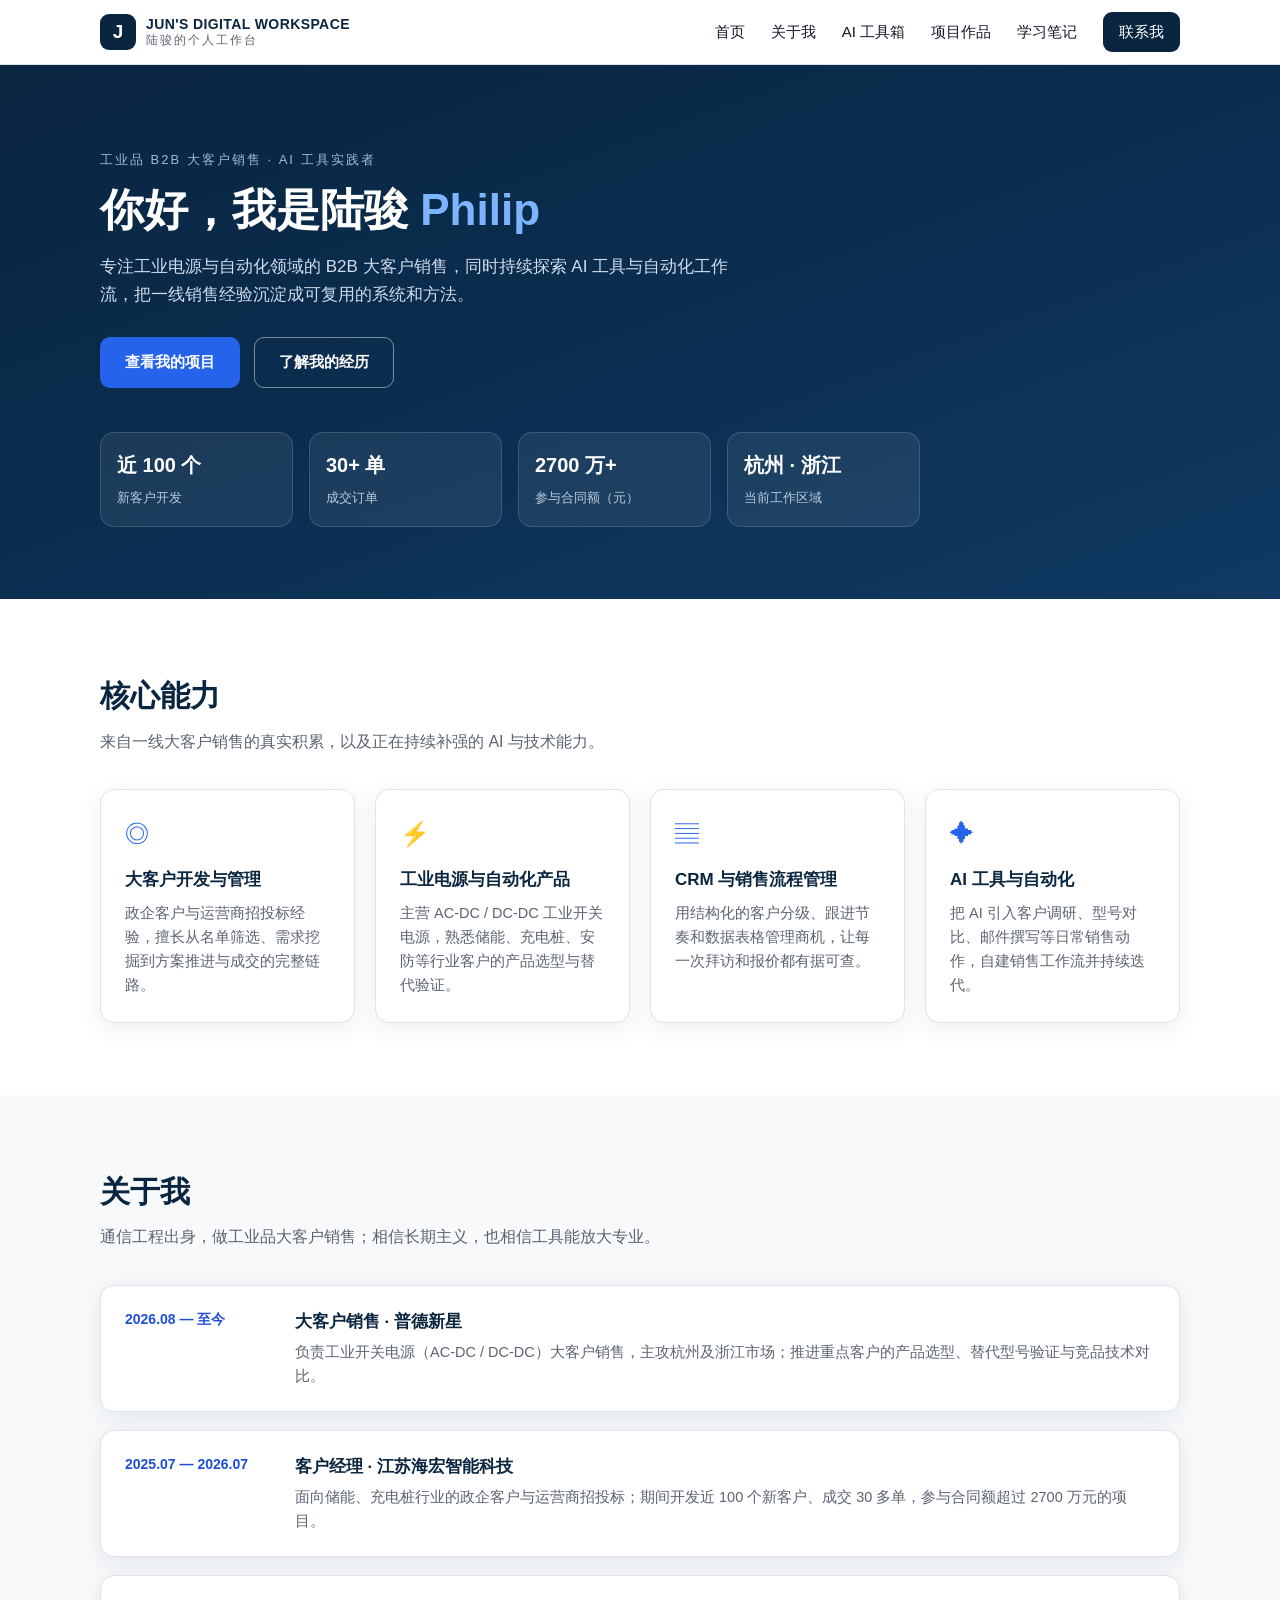
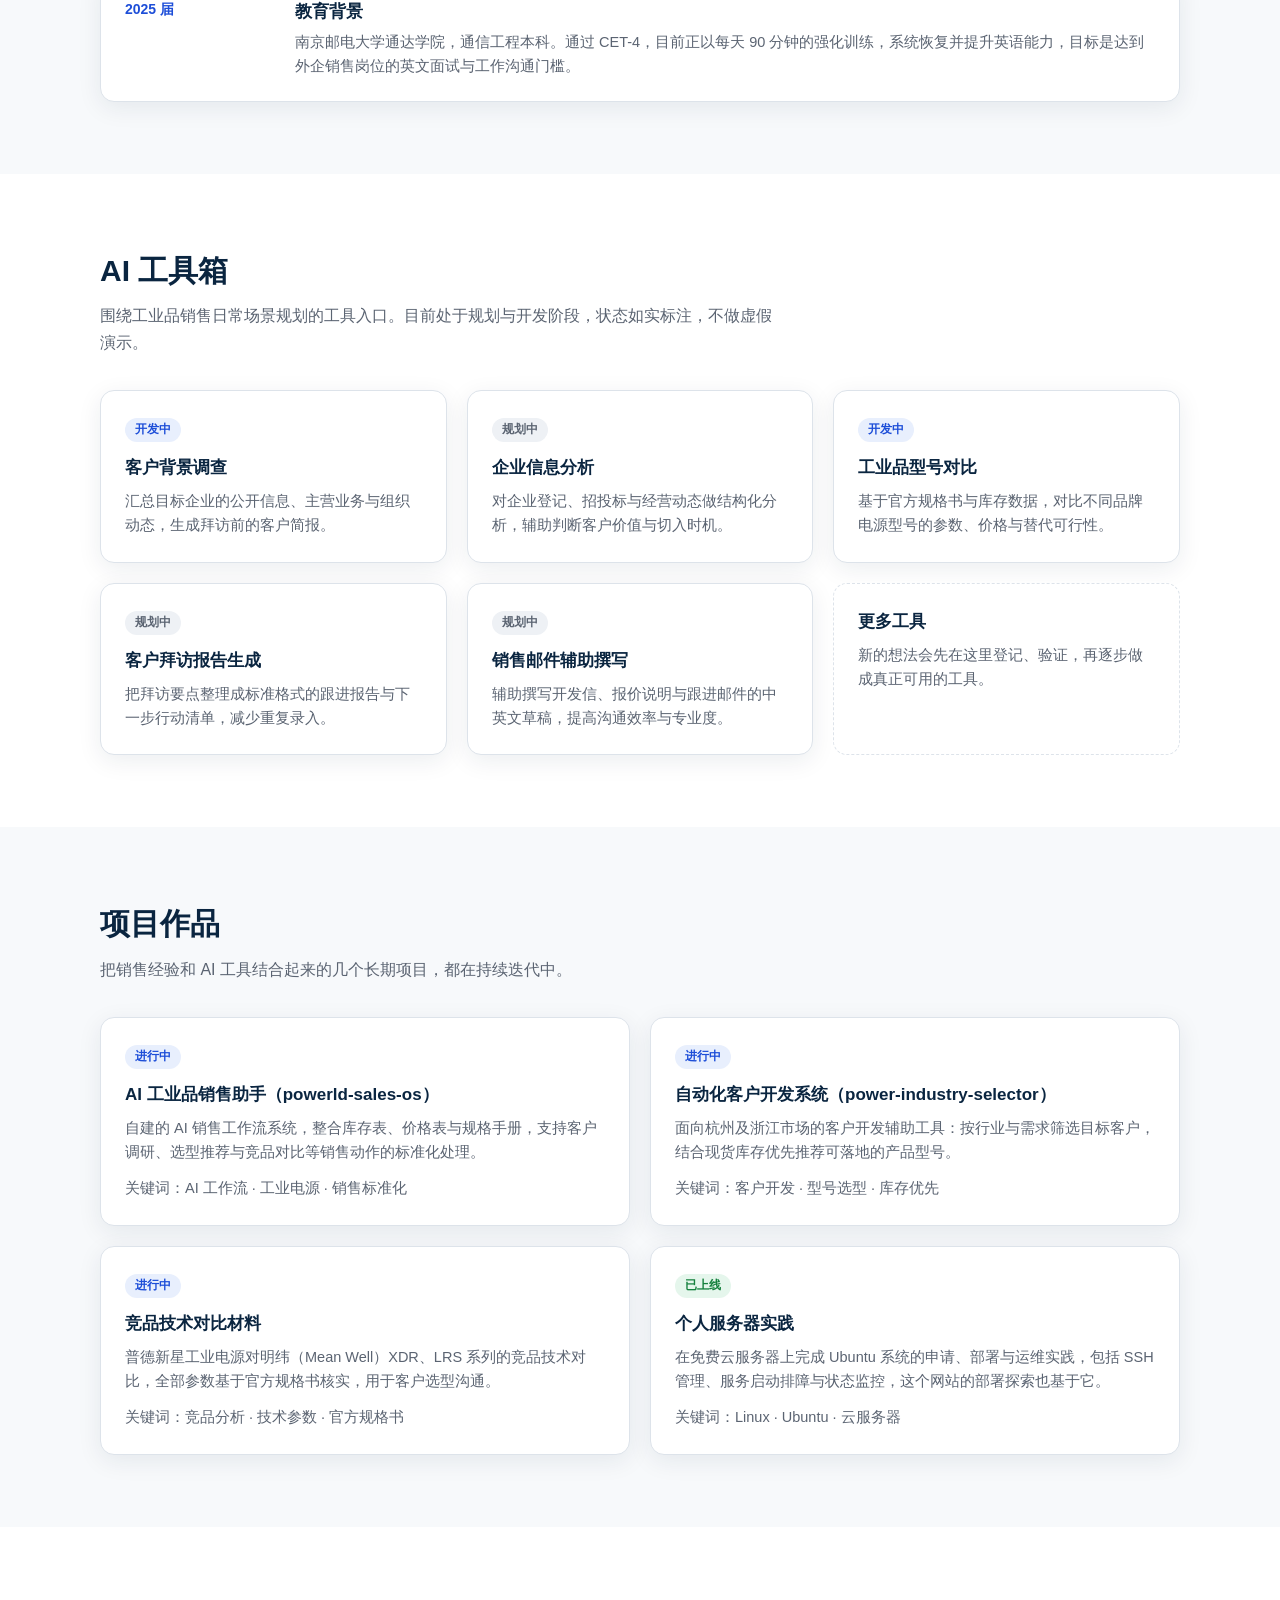
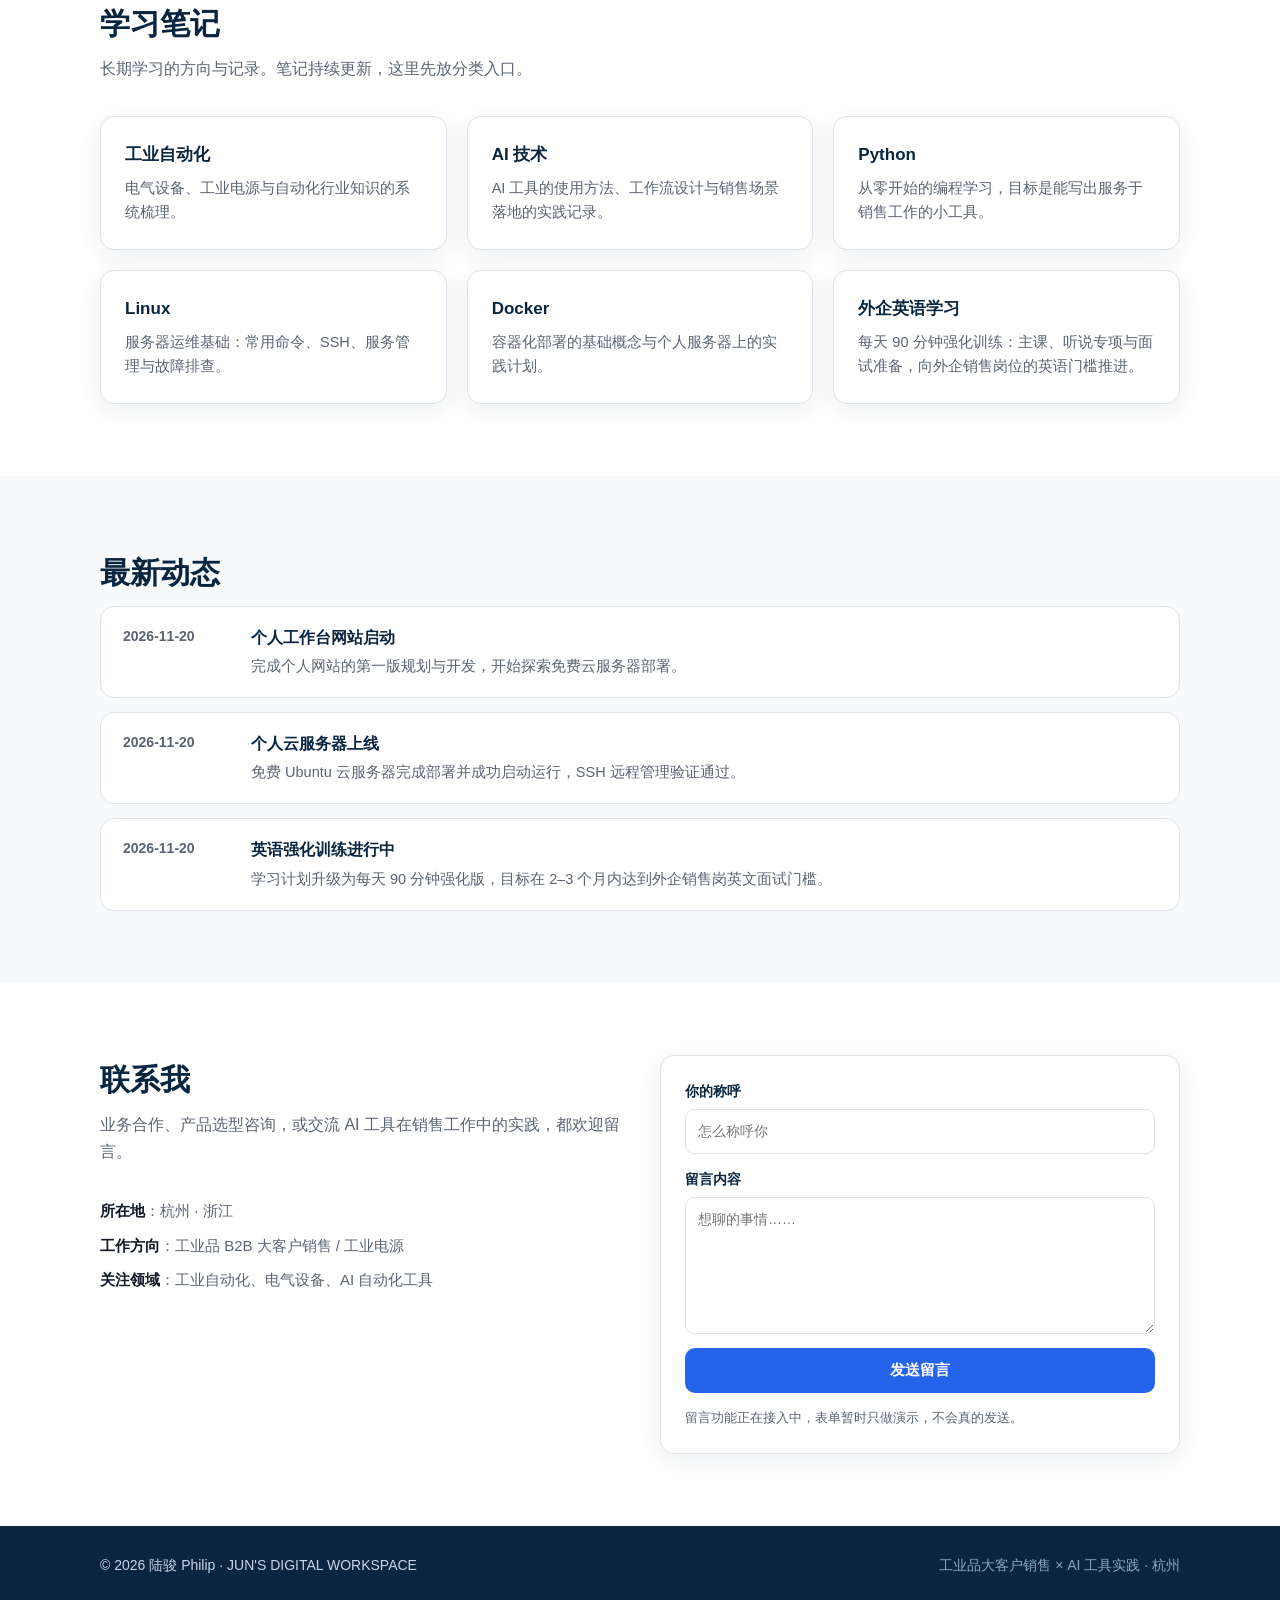
==== index.html @ b58d52d5 "Initial site: 陆骏的个人工作台 JUN'S DIGITAL WORKSPACE" ====
<!DOCTYPE html>
<html lang="zh-CN">
<head>
<meta charset="UTF-8">
<meta name="viewport" content="width=device-width, initial-scale=1.0">
<title>陆骏的个人工作台 | JUN'S DIGITAL WORKSPACE</title>
<meta name="description" content="陆骏 Philip 的个人工作台：工业品 B2B 大客户销售经验、AI 工具与自动化项目、学习与成长记录。">
<link rel="stylesheet" href="assets/styles.css">
<link rel="icon" href="data:image/svg+xml,<svg xmlns='http://www.w3.org/2000/svg' viewBox='0 0 100 100'><rect width='100' height='100' rx='18' fill='%230a2540'/><text x='50' y='66' font-size='52' text-anchor='middle' fill='white' font-family='Arial' font-weight='bold'>J</text></svg>">
</head>
<body>

<header class="site-header">
  <div class="container nav-wrap">
    <a class="logo" href="#home">
      <span class="logo-mark">J</span>
      <span class="logo-text">JUN'S DIGITAL WORKSPACE<small>陆骏的个人工作台</small></span>
    </a>
    <button class="nav-toggle" id="navToggle" aria-label="打开菜单" aria-expanded="false">☰</button>
    <nav class="main-nav" id="mainNav">
      <a href="#home">首页</a>
      <a href="#about">关于我</a>
      <a href="#toolbox">AI 工具箱</a>
      <a href="#projects">项目作品</a>
      <a href="#notes">学习笔记</a>
      <a href="#contact" class="nav-cta">联系我</a>
    </nav>
  </div>
</header>

<main>
<!-- 首页 / Hero -->
<section class="hero" id="home">
  <div class="container hero-inner">
    <p class="hero-eyebrow">工业品 B2B 大客户销售 · AI 工具实践者</p>
    <h1>你好，我是陆骏 <span class="accent">Philip</span></h1>
    <p class="hero-sub">专注工业电源与自动化领域的 B2B 大客户销售，同时持续探索 AI 工具与自动化工作流，把一线销售经验沉淀成可复用的系统和方法。</p>
    <div class="hero-actions">
      <a class="btn btn-primary" href="#projects">查看我的项目</a>
      <a class="btn btn-ghost" href="#about">了解我的经历</a>
    </div>
    <div class="hero-stats">
      <div class="stat"><strong>近 100 个</strong><span>新客户开发</span></div>
      <div class="stat"><strong>30+ 单</strong><span>成交订单</span></div>
      <div class="stat"><strong>2700 万+</strong><span>参与合同额（元）</span></div>
      <div class="stat"><strong>杭州 · 浙江</strong><span>当前工作区域</span></div>
    </div>
  </div>
</section>

<!-- 核心能力 -->
<section class="section" id="skills">
  <div class="container">
    <h2 class="section-title">核心能力</h2>
    <p class="section-desc">来自一线大客户销售的真实积累，以及正在持续补强的 AI 与技术能力。</p>
    <div class="grid grid-4">
      <article class="card reveal">
        <div class="card-icon">◎</div>
        <h3>大客户开发与管理</h3>
        <p>政企客户与运营商招投标经验，擅长从名单筛选、需求挖掘到方案推进与成交的完整链路。</p>
      </article>
      <article class="card reveal">
        <div class="card-icon">⚡</div>
        <h3>工业电源与自动化产品</h3>
        <p>主营 AC-DC / DC-DC 工业开关电源，熟悉储能、充电桩、安防等行业客户的产品选型与替代验证。</p>
      </article>
      <article class="card reveal">
        <div class="card-icon">▤</div>
        <h3>CRM 与销售流程管理</h3>
        <p>用结构化的客户分级、跟进节奏和数据表格管理商机，让每一次拜访和报价都有据可查。</p>
      </article>
      <article class="card reveal">
        <div class="card-icon">✦</div>
        <h3>AI 工具与自动化</h3>
        <p>把 AI 引入客户调研、型号对比、邮件撰写等日常销售动作，自建销售工作流并持续迭代。</p>
      </article>
    </div>
  </div>
</section>

<!-- 关于我 -->
<section class="section section-alt" id="about">
  <div class="container">
    <h2 class="section-title">关于我</h2>
    <p class="section-desc">通信工程出身，做工业品大客户销售；相信长期主义，也相信工具能放大专业。</p>
    <div class="timeline">
      <article class="timeline-item reveal">
        <div class="timeline-date">2026.08 — 至今</div>
        <div class="timeline-body">
          <h3>大客户销售 · 普德新星</h3>
          <p>负责工业开关电源（AC-DC / DC-DC）大客户销售，主攻杭州及浙江市场；推进重点客户的产品选型、替代型号验证与竞品技术对比。</p>
        </div>
      </article>
      <article class="timeline-item reveal">
        <div class="timeline-date">2025.07 — 2026.07</div>
        <div class="timeline-body">
          <h3>客户经理 · 江苏海宏智能科技</h3>
          <p>面向储能、充电桩行业的政企客户与运营商招投标；期间开发近 100 个新客户、成交 30 多单，参与合同额超过 2700 万元的项目。</p>
        </div>
      </article>
      <article class="timeline-item reveal">
        <div class="timeline-date">2025 届</div>
        <div class="timeline-body">
          <h3>教育背景</h3>
          <p>南京邮电大学通达学院，通信工程本科。通过 CET-4，目前正以每天 90 分钟的强化训练，系统恢复并提升英语能力，目标是达到外企销售岗位的英文面试与工作沟通门槛。</p>
        </div>
      </article>
    </div>
  </div>
</section>

<!-- AI 工具箱 -->
<section class="section" id="toolbox">
  <div class="container">
    <h2 class="section-title">AI 工具箱</h2>
    <p class="section-desc">围绕工业品销售日常场景规划的工具入口。目前处于规划与开发阶段，状态如实标注，不做虚假演示。</p>
    <div class="grid grid-3">
      <article class="card reveal">
        <span class="badge badge-dev">开发中</span>
        <h3>客户背景调查</h3>
        <p>汇总目标企业的公开信息、主营业务与组织动态，生成拜访前的客户简报。</p>
      </article>
      <article class="card reveal">
        <span class="badge badge-plan">规划中</span>
        <h3>企业信息分析</h3>
        <p>对企业登记、招投标与经营动态做结构化分析，辅助判断客户价值与切入时机。</p>
      </article>
      <article class="card reveal">
        <span class="badge badge-dev">开发中</span>
        <h3>工业品型号对比</h3>
        <p>基于官方规格书与库存数据，对比不同品牌电源型号的参数、价格与替代可行性。</p>
      </article>
      <article class="card reveal">
        <span class="badge badge-plan">规划中</span>
        <h3>客户拜访报告生成</h3>
        <p>把拜访要点整理成标准格式的跟进报告与下一步行动清单，减少重复录入。</p>
      </article>
      <article class="card reveal">
        <span class="badge badge-plan">规划中</span>
        <h3>销售邮件辅助撰写</h3>
        <p>辅助撰写开发信、报价说明与跟进邮件的中英文草稿，提高沟通效率与专业度。</p>
      </article>
      <article class="card card-dashed reveal">
        <h3>更多工具</h3>
        <p>新的想法会先在这里登记、验证，再逐步做成真正可用的工具。</p>
      </article>
    </div>
  </div>
</section>

<!-- 项目作品 -->
<section class="section section-alt" id="projects">
  <div class="container">
    <h2 class="section-title">项目作品</h2>
    <p class="section-desc">把销售经验和 AI 工具结合起来的几个长期项目，都在持续迭代中。</p>
    <div class="grid grid-2">
      <article class="card project reveal">
        <span class="badge badge-dev">进行中</span>
        <h3>AI 工业品销售助手（powerld-sales-os）</h3>
        <p>自建的 AI 销售工作流系统，整合库存表、价格表与规格手册，支持客户调研、选型推荐与竞品对比等销售动作的标准化处理。</p>
        <p class="project-meta">关键词：AI 工作流 · 工业电源 · 销售标准化</p>
      </article>
      <article class="card project reveal">
        <span class="badge badge-dev">进行中</span>
        <h3>自动化客户开发系统（power-industry-selector）</h3>
        <p>面向杭州及浙江市场的客户开发辅助工具：按行业与需求筛选目标客户，结合现货库存优先推荐可落地的产品型号。</p>
        <p class="project-meta">关键词：客户开发 · 型号选型 · 库存优先</p>
      </article>
      <article class="card project reveal">
        <span class="badge badge-dev">进行中</span>
        <h3>竞品技术对比材料</h3>
        <p>普德新星工业电源对明纬（Mean Well）XDR、LRS 系列的竞品技术对比，全部参数基于官方规格书核实，用于客户选型沟通。</p>
        <p class="project-meta">关键词：竞品分析 · 技术参数 · 官方规格书</p>
      </article>
      <article class="card project reveal">
        <span class="badge badge-live">已上线</span>
        <h3>个人服务器实践</h3>
        <p>在免费云服务器上完成 Ubuntu 系统的申请、部署与运维实践，包括 SSH 管理、服务启动排障与状态监控，这个网站的部署探索也基于它。</p>
        <p class="project-meta">关键词：Linux · Ubuntu · 云服务器</p>
      </article>
    </div>
  </div>
</section>

<!-- 学习笔记 -->
<section class="section" id="notes">
  <div class="container">
    <h2 class="section-title">学习笔记</h2>
    <p class="section-desc">长期学习的方向与记录。笔记持续更新，这里先放分类入口。</p>
    <div class="grid grid-3">
      <article class="card reveal"><h3>工业自动化</h3><p>电气设备、工业电源与自动化行业知识的系统梳理。</p></article>
      <article class="card reveal"><h3>AI 技术</h3><p>AI 工具的使用方法、工作流设计与销售场景落地的实践记录。</p></article>
      <article class="card reveal"><h3>Python</h3><p>从零开始的编程学习，目标是能写出服务于销售工作的小工具。</p></article>
      <article class="card reveal"><h3>Linux</h3><p>服务器运维基础：常用命令、SSH、服务管理与故障排查。</p></article>
      <article class="card reveal"><h3>Docker</h3><p>容器化部署的基础概念与个人服务器上的实践计划。</p></article>
      <article class="card reveal"><h3>外企英语学习</h3><p>每天 90 分钟强化训练：主课、听说专项与面试准备，向外企销售岗位的英语门槛推进。</p></article>
    </div>
  </div>
</section>

<!-- 最新动态 -->
<section class="section section-alt" id="updates">
  <div class="container">
    <h2 class="section-title">最新动态</h2>
    <div class="updates">
      <article class="update-item reveal">
        <time datetime="2026-11-20">2026-11-20</time>
        <div><h3>个人工作台网站启动</h3><p>完成个人网站的第一版规划与开发，开始探索免费云服务器部署。</p></div>
      </article>
      <article class="update-item reveal">
        <time datetime="2026-11-20">2026-11-20</time>
        <div><h3>个人云服务器上线</h3><p>免费 Ubuntu 云服务器完成部署并成功启动运行，SSH 远程管理验证通过。</p></div>
      </article>
      <article class="update-item reveal">
        <time datetime="2026-11-20">2026-11-20</time>
        <div><h3>英语强化训练进行中</h3><p>学习计划升级为每天 90 分钟强化版，目标在 2–3 个月内达到外企销售岗英文面试门槛。</p></div>
      </article>
    </div>
  </div>
</section>

<!-- 联系 -->
<section class="section" id="contact">
  <div class="container contact-wrap">
    <div>
      <h2 class="section-title">联系我</h2>
      <p class="section-desc">业务合作、产品选型咨询，或交流 AI 工具在销售工作中的实践，都欢迎留言。</p>
      <ul class="contact-list">
        <li><strong>所在地</strong>：杭州 · 浙江</li>
        <li><strong>工作方向</strong>：工业品 B2B 大客户销售 / 工业电源</li>
        <li><strong>关注领域</strong>：工业自动化、电气设备、AI 自动化工具</li>
      </ul>
      <!-- 如需公开邮箱，把下面一行取消注释并填入你的公开联系邮箱。默认不公开私人邮箱，避免垃圾邮件。
      <p class="contact-mail">邮箱：your-public-email@example.com</p> -->
    </div>
    <form class="contact-form" id="contactForm">
      <label>你的称呼<input type="text" name="name" placeholder="怎么称呼你" autocomplete="name"></label>
      <label>留言内容<textarea name="message" rows="5" placeholder="想聊的事情……"></textarea></label>
      <button class="btn btn-primary" type="submit">发送留言</button>
      <p class="form-note" id="formNote">留言功能正在接入中，表单暂时只做演示，不会真的发送。</p>
    </form>
  </div>
</section>
</main>

<footer class="site-footer">
  <div class="container footer-inner">
    <p>© 2026 陆骏 Philip · JUN'S DIGITAL WORKSPACE</p>
    <p class="footer-note">工业品大客户销售 × AI 工具实践 · 杭州</p>
  </div>
</footer>

<script src="assets/script.js"></script>
</body>
</html>
---- assets/styles.css ----
:root{
  --navy:#0a2540;
  --navy-2:#0e3057;
  --ink:#111827;
  --grey:#5b6472;
  --grey-light:#eef1f5;
  --border:#dde3ea;
  --accent:#2563eb;
  --accent-dark:#1d4ed8;
  --white:#ffffff;
  --radius:14px;
  --shadow:0 6px 24px rgba(10,37,64,.08);
}
*{margin:0;padding:0;box-sizing:border-box}
html{scroll-behavior:smooth}
body{
  font-family:-apple-system,BlinkMacSystemFont,"Segoe UI","PingFang SC","Hiragino Sans GB","Microsoft YaHei",Arial,sans-serif;
  color:var(--ink);background:var(--white);line-height:1.65;
}
.container{max-width:1120px;margin:0 auto;padding:0 20px}
a{color:var(--accent);text-decoration:none}

/* Header */
.site-header{position:sticky;top:0;z-index:50;background:rgba(255,255,255,.94);backdrop-filter:blur(8px);border-bottom:1px solid var(--border)}
.nav-wrap{display:flex;align-items:center;justify-content:space-between;height:64px}
.logo{display:flex;align-items:center;gap:10px;color:var(--navy)}
.logo-mark{width:36px;height:36px;border-radius:9px;background:var(--navy);color:#fff;display:flex;align-items:center;justify-content:center;font-weight:700;font-size:19px}
.logo-text{font-weight:700;font-size:14px;letter-spacing:.4px;line-height:1.2;display:flex;flex-direction:column}
.logo-text small{font-weight:400;color:var(--grey);font-size:12px;letter-spacing:2px}
.main-nav{display:flex;gap:26px;align-items:center}
.main-nav a{color:var(--ink);font-size:15px}
.main-nav a:hover{color:var(--accent)}
.main-nav .nav-cta{background:var(--navy);color:#fff;padding:8px 16px;border-radius:9px}
.main-nav .nav-cta:hover{background:var(--navy-2);color:#fff}
.nav-toggle{display:none;background:none;border:0;font-size:24px;cursor:pointer;color:var(--navy)}

/* Hero */
.hero{background:linear-gradient(160deg,var(--navy) 0%,#0b2f52 55%,#103a63 100%);color:#fff;padding:84px 0 72px}
.hero-eyebrow{color:#9db9d8;letter-spacing:2px;font-size:13px;margin-bottom:14px}
.hero h1{font-size:44px;line-height:1.2;margin-bottom:16px}
.hero h1 .accent{color:#7db4ff}
.hero-sub{max-width:640px;color:#cfdded;font-size:17px;margin-bottom:28px}
.hero-actions{display:flex;gap:14px;flex-wrap:wrap;margin-bottom:44px}
.btn{display:inline-block;padding:12px 24px;border-radius:10px;font-size:15px;font-weight:600;border:1px solid transparent;cursor:pointer}
.btn-primary{background:var(--accent);color:#fff}
.btn-primary:hover{background:var(--accent-dark)}
.btn-ghost{background:transparent;color:#fff;border-color:rgba(255,255,255,.45)}
.btn-ghost:hover{border-color:#fff}
.hero-stats{display:grid;grid-template-columns:repeat(4,1fr);gap:16px;max-width:820px}
.stat{background:rgba(255,255,255,.07);border:1px solid rgba(255,255,255,.14);border-radius:var(--radius);padding:16px}
.stat strong{display:block;font-size:20px;margin-bottom:2px}
.stat span{color:#b9cbdf;font-size:13px}

/* Sections */
.section{padding:72px 0}
.section-alt{background:#f7f9fb}
.section-title{font-size:30px;color:var(--navy);margin-bottom:8px}
.section-desc{color:var(--grey);max-width:680px;margin-bottom:34px}
.grid{display:grid;gap:20px}
.grid-2{grid-template-columns:repeat(2,1fr)}
.grid-3{grid-template-columns:repeat(3,1fr)}
.grid-4{grid-template-columns:repeat(4,1fr)}
.card{background:#fff;border:1px solid var(--border);border-radius:var(--radius);padding:24px;box-shadow:var(--shadow)}
.card h3{font-size:17px;color:var(--navy);margin-bottom:8px}
.card p{color:var(--grey);font-size:14.5px}
.card-icon{font-size:24px;color:var(--accent);margin-bottom:12px}
.card-dashed{border-style:dashed;box-shadow:none}
.badge{display:inline-block;font-size:12px;padding:2px 10px;border-radius:999px;margin-bottom:12px;font-weight:600}
.badge-dev{background:#e8effd;color:var(--accent-dark)}
.badge-plan{background:#eef1f5;color:var(--grey)}
.badge-live{background:#e5f6ec;color:#15803d}
.project-meta{margin-top:12px;font-size:13px;color:#8a94a3}

/* Timeline */
.timeline{display:flex;flex-direction:column;gap:18px}
.timeline-item{display:grid;grid-template-columns:150px 1fr;gap:20px;background:#fff;border:1px solid var(--border);border-radius:var(--radius);padding:22px 24px;box-shadow:var(--shadow)}
.timeline-date{color:var(--accent-dark);font-weight:700;font-size:14px}
.timeline-body h3{color:var(--navy);margin-bottom:6px;font-size:16.5px}
.timeline-body p{color:var(--grey);font-size:14.5px}

/* Updates */
.updates{display:flex;flex-direction:column;gap:14px}
.update-item{display:grid;grid-template-columns:110px 1fr;gap:18px;background:#fff;border:1px solid var(--border);border-radius:var(--radius);padding:18px 22px}
.update-item time{color:var(--grey);font-size:14px;font-weight:600}
.update-item h3{font-size:16px;color:var(--navy);margin-bottom:4px}
.update-item p{color:var(--grey);font-size:14.5px}

/* Contact */
.contact-wrap{display:grid;grid-template-columns:1fr 1fr;gap:40px}
.contact-list{list-style:none;color:var(--grey);font-size:15px}
.contact-list li{margin-bottom:10px}
.contact-list strong{color:var(--ink)}
.contact-form{display:flex;flex-direction:column;gap:14px;background:#fff;border:1px solid var(--border);border-radius:var(--radius);padding:24px;box-shadow:var(--shadow)}
.contact-form label{display:flex;flex-direction:column;gap:6px;font-size:14px;font-weight:600;color:var(--navy)}
.contact-form input,.contact-form textarea{border:1px solid var(--border);border-radius:9px;padding:10px 12px;font:inherit;font-weight:400}
.contact-form input:focus,.contact-form textarea:focus{outline:2px solid var(--accent);outline-offset:0;border-color:transparent}
.form-note{color:var(--grey);font-size:13px}

/* Footer */
.site-footer{background:var(--navy);color:#c7d5e6;padding:28px 0}
.footer-inner{display:flex;justify-content:space-between;gap:12px;flex-wrap:wrap;font-size:14px}
.footer-note{color:#8fa6c0}

/* Reveal animation */
.reveal{opacity:0;transform:translateY(14px);transition:opacity .5s ease,transform .5s ease}
.reveal.visible{opacity:1;transform:none}

/* Responsive */
@media (max-width:960px){
  .grid-4{grid-template-columns:repeat(2,1fr)}
  .grid-3{grid-template-columns:repeat(2,1fr)}
  .hero-stats{grid-template-columns:repeat(2,1fr)}
  .hero h1{font-size:36px}
}
@media (max-width:640px){
  .grid-2,.grid-3,.grid-4{grid-template-columns:1fr}
  .contact-wrap{grid-template-columns:1fr}
  .timeline-item{grid-template-columns:1fr;gap:6px}
  .update-item{grid-template-columns:1fr;gap:4px}
  .hero{padding:56px 0 48px}
  .hero h1{font-size:30px}
  .section{padding:52px 0}
  .nav-toggle{display:block}
  .main-nav{display:none;position:absolute;top:64px;left:0;right:0;background:#fff;flex-direction:column;align-items:flex-start;padding:16px 20px;gap:14px;border-bottom:1px solid var(--border);box-shadow:var(--shadow)}
  .main-nav.open{display:flex}
}
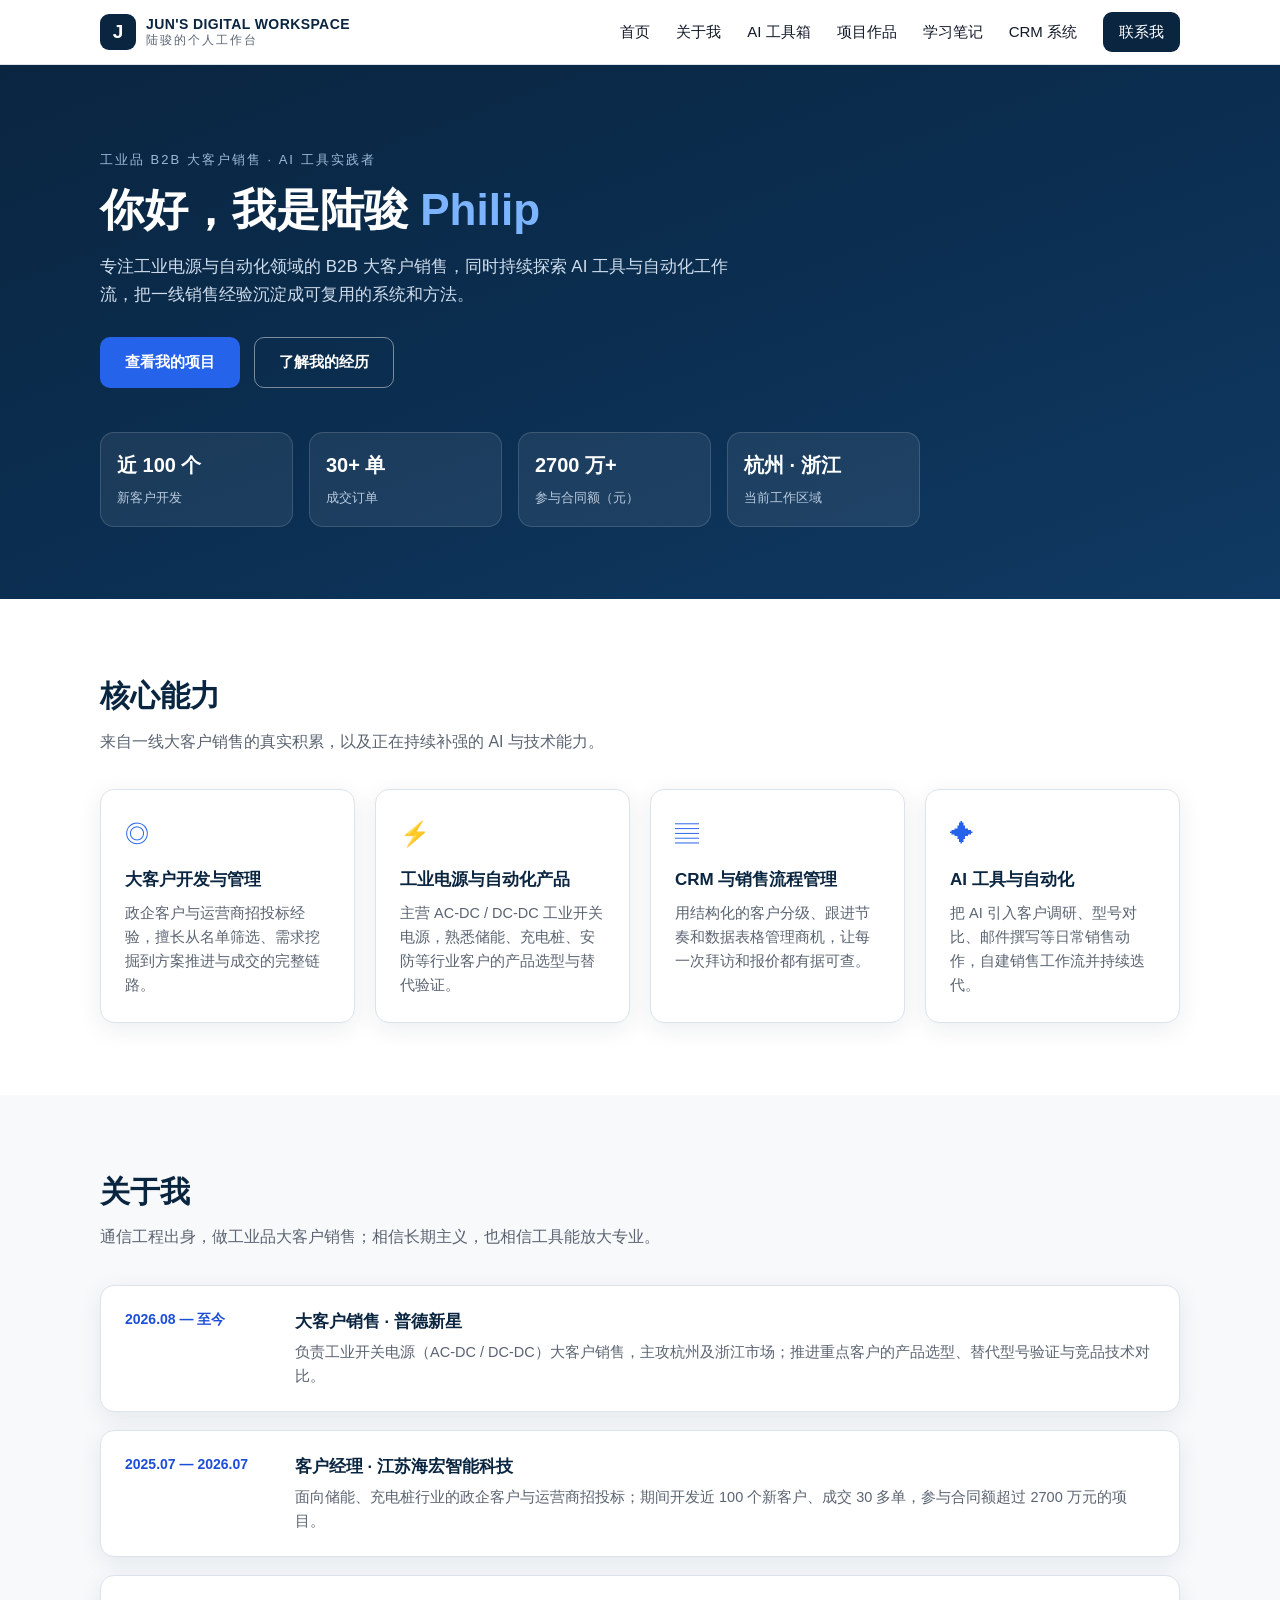
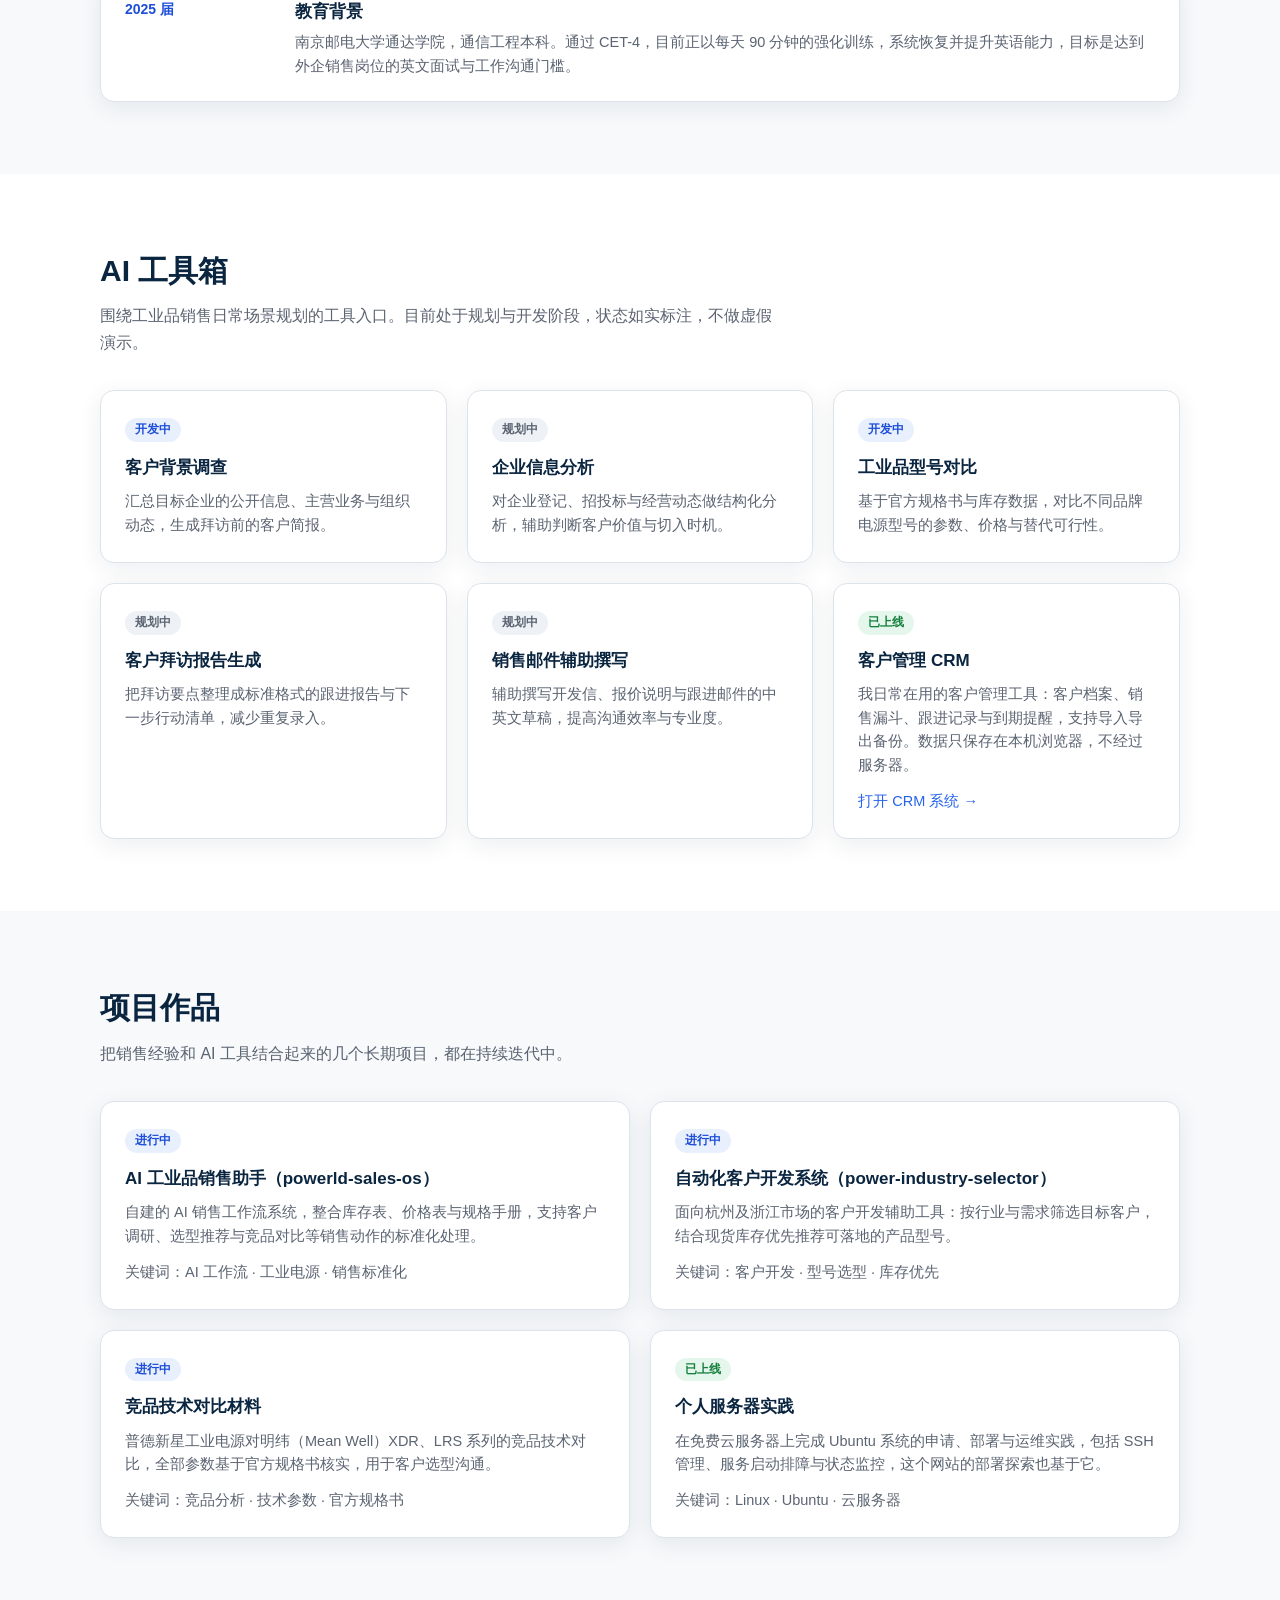
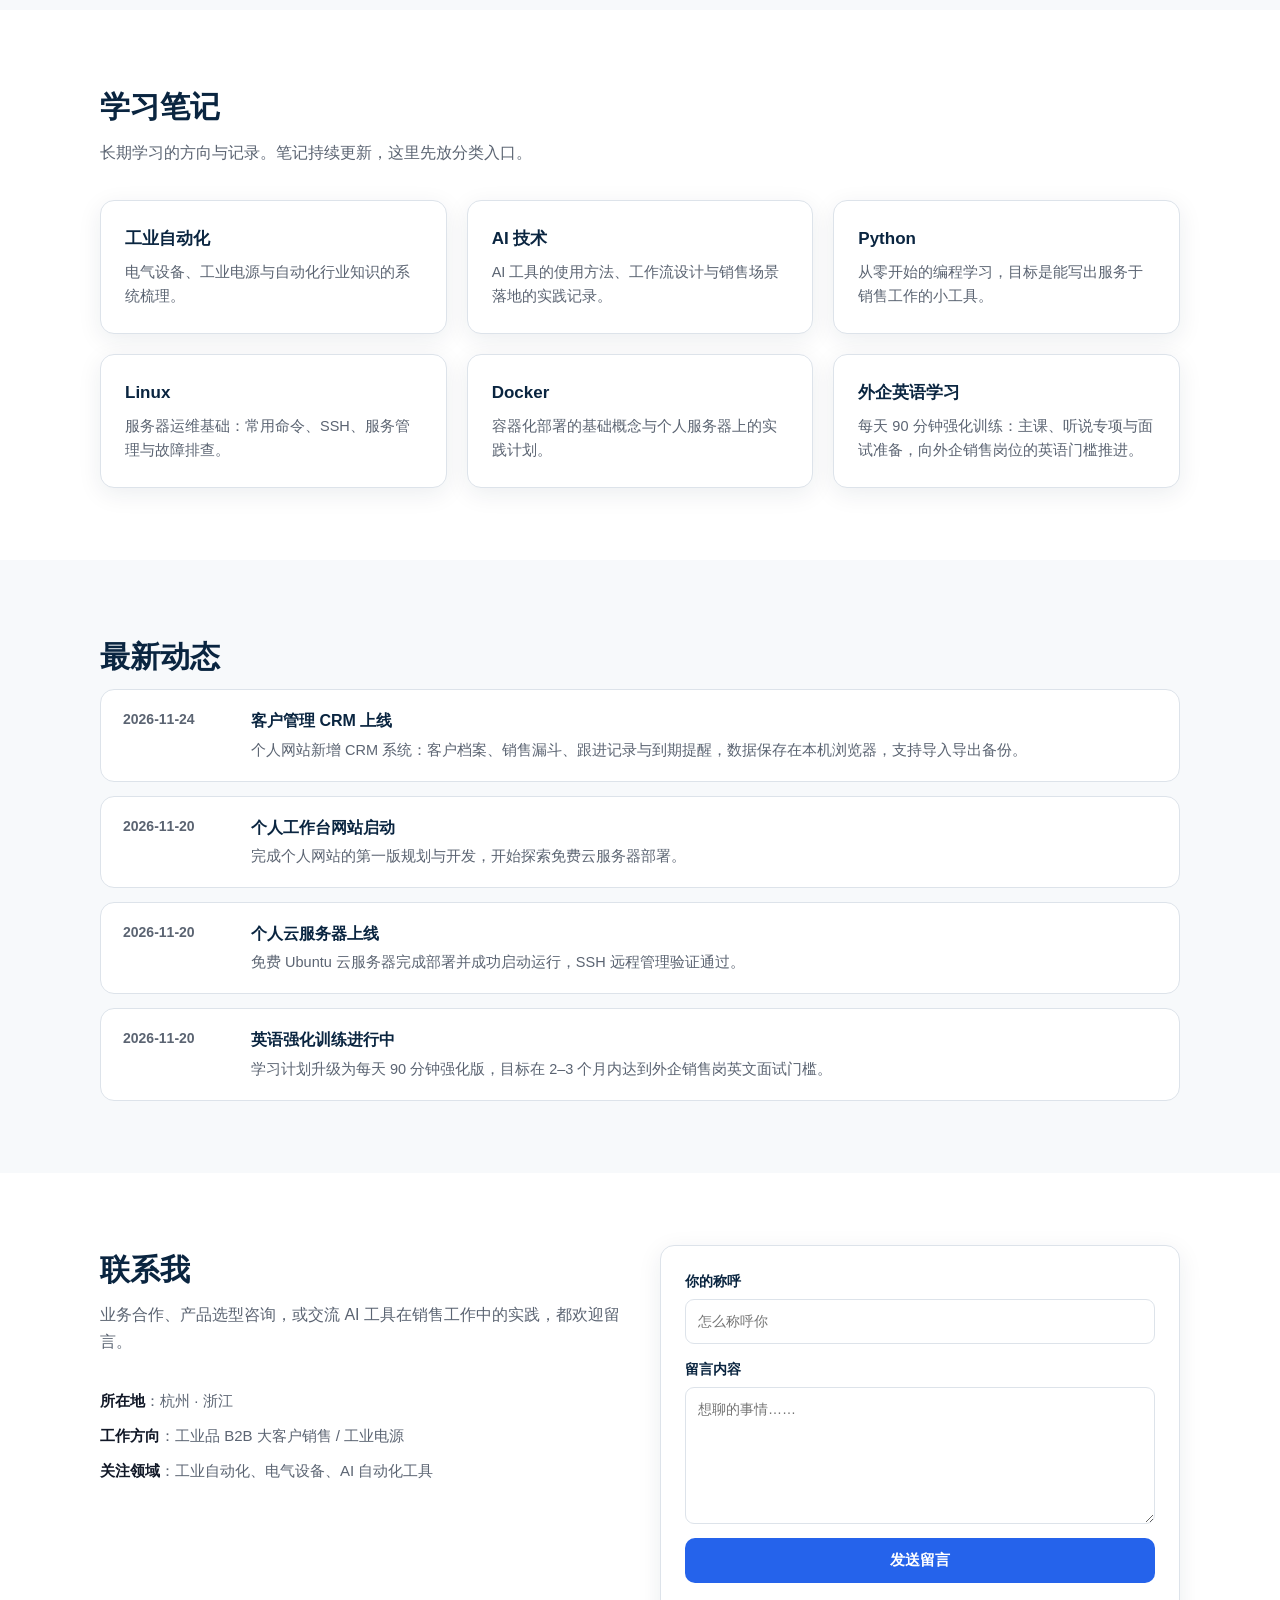
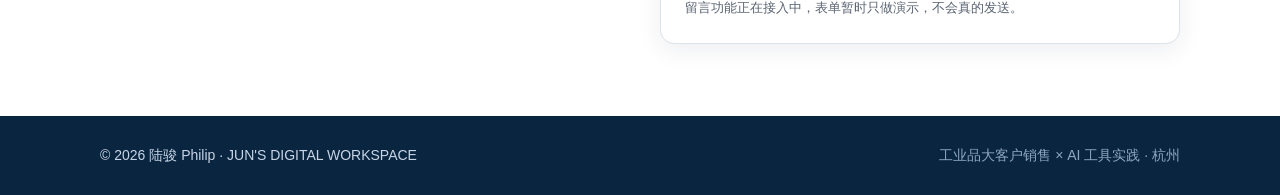
==== commit bfafb0b4: "Add CRM system: customers, sales funnel, follow-up logs and reminders (localStorage)" ====
--- a/index.html
+++ b/index.html
@@ -23,6 +23,7 @@
       <a href="#toolbox">AI 工具箱</a>
       <a href="#projects">项目作品</a>
       <a href="#notes">学习笔记</a>
+      <a href="crm/">CRM 系统</a>
       <a href="#contact" class="nav-cta">联系我</a>
     </nav>
   </div>
@@ -140,9 +141,11 @@
         <h3>销售邮件辅助撰写</h3>
         <p>辅助撰写开发信、报价说明与跟进邮件的中英文草稿，提高沟通效率与专业度。</p>
       </article>
-      <article class="card card-dashed reveal">
-        <h3>更多工具</h3>
-        <p>新的想法会先在这里登记、验证，再逐步做成真正可用的工具。</p>
+      <article class="card reveal">
+        <span class="badge badge-live">已上线</span>
+        <h3>客户管理 CRM</h3>
+        <p>我日常在用的客户管理工具：客户档案、销售漏斗、跟进记录与到期提醒，支持导入导出备份。数据只保存在本机浏览器，不经过服务器。</p>
+        <p class="project-meta"><a href="crm/">打开 CRM 系统 →</a></p>
       </article>
     </div>
   </div>
@@ -203,6 +206,10 @@
   <div class="container">
     <h2 class="section-title">最新动态</h2>
     <div class="updates">
+      <article class="update-item reveal">
+        <time datetime="2026-11-24">2026-11-24</time>
+        <div><h3>客户管理 CRM 上线</h3><p>个人网站新增 CRM 系统：客户档案、销售漏斗、跟进记录与到期提醒，数据保存在本机浏览器，支持导入导出备份。</p></div>
+      </article>
       <article class="update-item reveal">
         <time datetime="2026-11-20">2026-11-20</time>
         <div><h3>个人工作台网站启动</h3><p>完成个人网站的第一版规划与开发，开始探索免费云服务器部署。</p></div>
